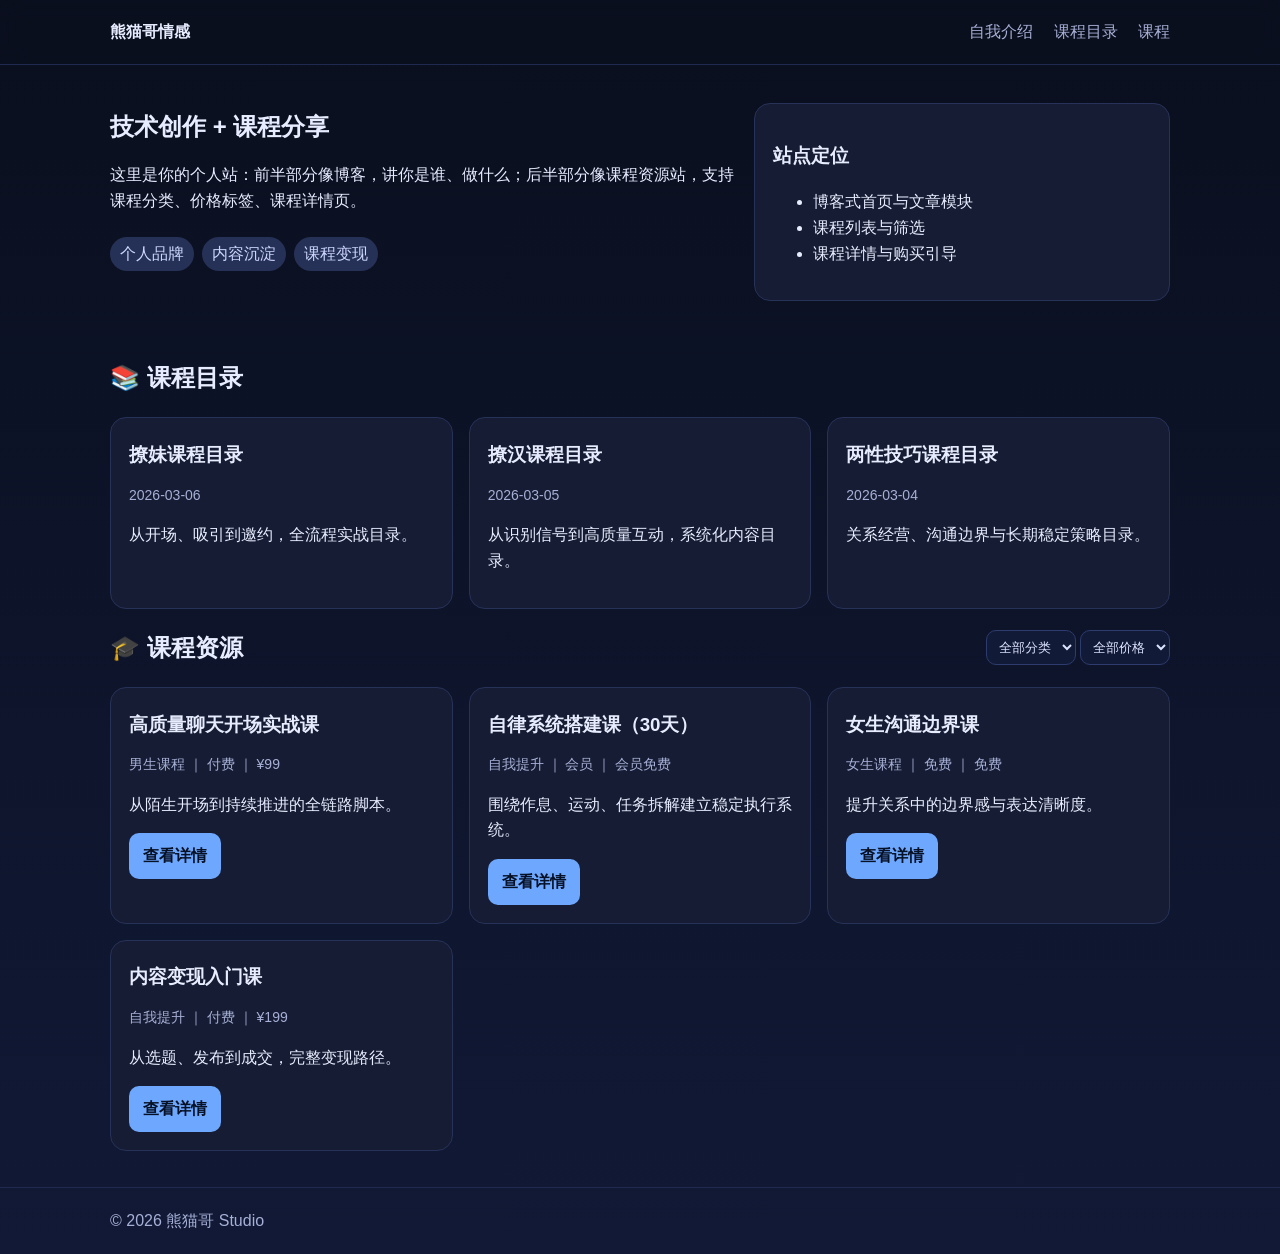
==== index.html @ 50ea6247 "Add files via upload" ====
<!doctype html>
<html lang="zh-CN">
<head>
  <meta charset="UTF-8" />
  <meta name="viewport" content="width=device-width, initial-scale=1.0" />
  <title>熊猫哥情感｜博客+课程资源站</title>
  <link rel="stylesheet" href="style.css" />
</head>
<body>
  <header class="topbar">
    <div class="container nav">
      <div class="logo">熊猫哥情感</div>
      <nav>
        <a href="#about">自我介绍</a>
        <a href="#blog">课程目录</a>
        <a href="#courses">课程</a>
      </nav>
    </div>
  </header>

  <section class="hero container" id="about">
    <div>
      <h1>技术创作 + 课程分享</h1>
      <p>这里是你的个人站：前半部分像博客，讲你是谁、做什么；后半部分像课程资源站，支持课程分类、价格标签、课程详情页。</p>
      <div class="chips">
        <span>个人品牌</span><span>内容沉淀</span><span>课程变现</span>
      </div>
    </div>
    <div class="card">
      <h3>站点定位</h3>
      <ul>
        <li>博客式首页与文章模块</li>
        <li>课程列表与筛选</li>
        <li>课程详情与购买引导</li>
      </ul>
    </div>
  </section>

  <section class="container" id="blog">
    <h2>📚 课程目录</h2>
    <div class="grid posts" id="postList"></div>
  </section>

  <section class="container" id="courses">
    <div class="row">
      <h2>🎓 课程资源</h2>
      <div>
        <select id="categoryFilter">
          <option value="all">全部分类</option>
          <option value="男生课程">男生课程</option>
          <option value="女生课程">女生课程</option>
          <option value="自我提升">自我提升</option>
        </select>
        <select id="priceFilter">
          <option value="all">全部价格</option>
          <option value="免费">免费</option>
          <option value="付费">付费</option>
          <option value="会员">会员</option>
        </select>
      </div>
    </div>
    <div class="grid courses" id="courseList"></div>
  </section>

  <footer>
    <div class="container">© 2026 熊猫哥 Studio</div>
  </footer>

  <script src="data.js"></script>
  <script src="app.js"></script>
</body>
</html>
---- style.css ----
:root{--bg:#0b1020;--card:#151c33;--text:#e8ecff;--sub:#a7b0d6;--pri:#6ea8fe;--tag:#263157}*{box-sizing:border-box}body{margin:0;background:linear-gradient(180deg,#0a0f1e,#111936);color:var(--text);font:16px/1.6 -apple-system,BlinkMacSystemFont,"Segoe UI",Roboto,"PingFang SC","Noto Sans CJK SC",sans-serif}.container{max-width:1100px;margin:0 auto;padding:0 20px}.topbar{position:sticky;top:0;background:rgba(10,15,30,.8);backdrop-filter:blur(10px);border-bottom:1px solid #202a50;z-index:10}.nav{display:flex;justify-content:space-between;align-items:center;height:64px}.logo{font-weight:700}.nav a{color:var(--sub);margin-left:16px;text-decoration:none}.hero{display:grid;grid-template-columns:1.2fr .8fr;gap:20px;padding:38px 20px}.hero h1{margin:.2em 0}.card,.post,.course,.detail{background:var(--card);border:1px solid #273259;border-radius:16px;padding:18px}.chips span{display:inline-block;background:var(--tag);padding:4px 10px;border-radius:999px;margin-right:8px;margin-top:8px;color:#cdd7ff}.grid{display:grid;gap:16px}.posts{grid-template-columns:repeat(3,1fr)}.courses{grid-template-columns:repeat(3,1fr);margin-bottom:36px}.post h3,.course h3{margin:.2em 0}.meta{color:var(--sub);font-size:14px}.row{display:flex;justify-content:space-between;align-items:center;gap:10px}.row select{background:#111a36;color:#dce3ff;border:1px solid #2d3b6e;border-radius:10px;padding:8px}.btn{display:inline-block;background:var(--pri);color:#071126;padding:10px 14px;border-radius:10px;text-decoration:none;font-weight:600}footer{border-top:1px solid #202a50;padding:20px 0;color:var(--sub)}@media (max-width:900px){.hero{grid-template-columns:1fr}.posts,.courses{grid-template-columns:1fr 1fr}}@media (max-width:640px){.posts,.courses{grid-template-columns:1fr}.row{flex-direction:column;align-items:flex-start}}
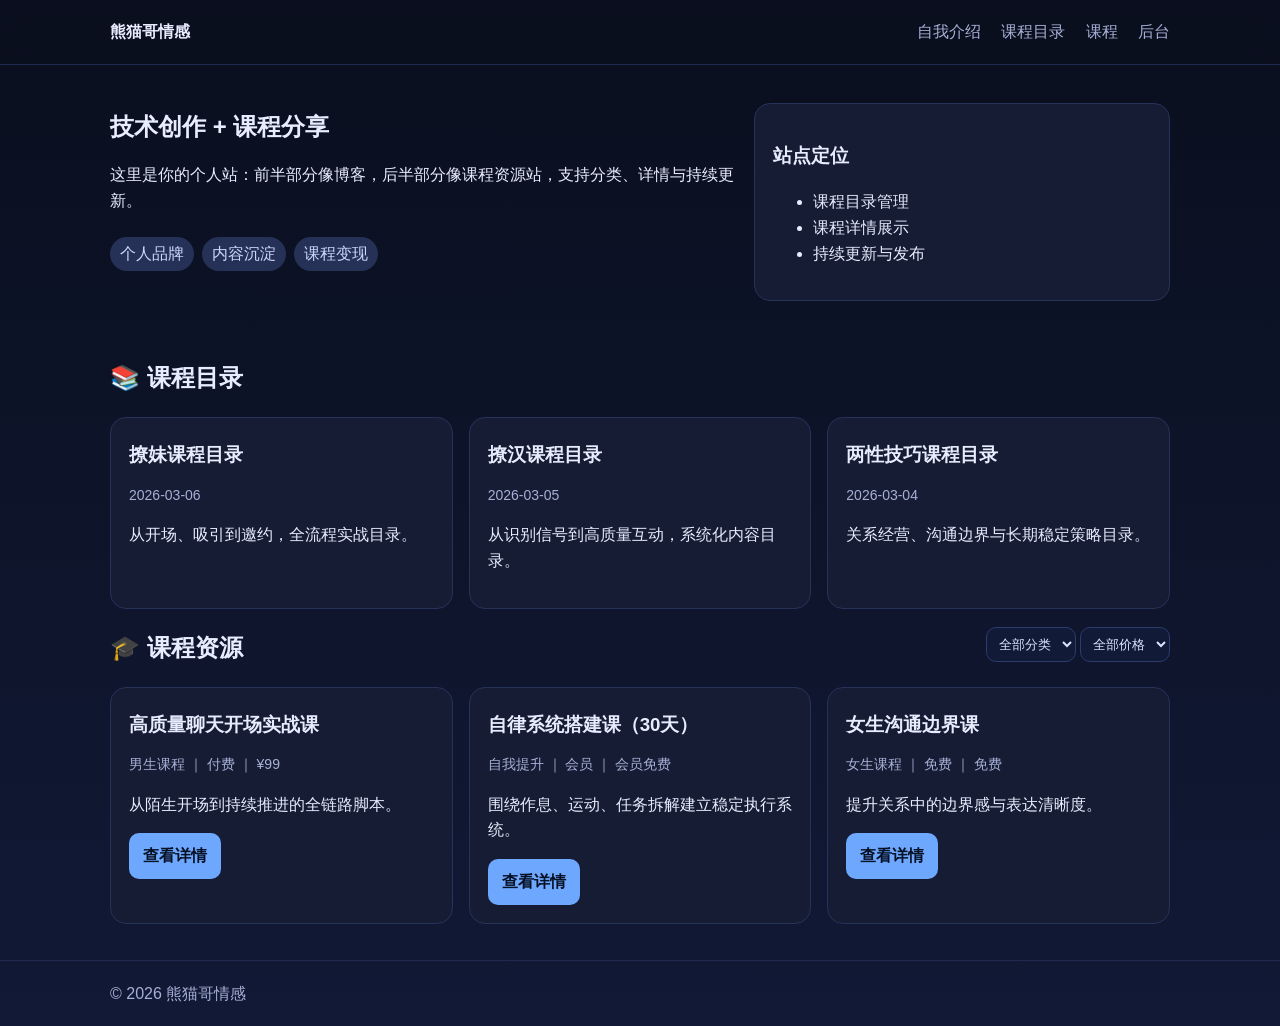
==== commit 2c6885e0: "Add files via upload" ====
--- a/index.html
+++ b/index.html
@@ -3,36 +3,31 @@
 <head>
   <meta charset="UTF-8" />
   <meta name="viewport" content="width=device-width, initial-scale=1.0" />
-  <title>熊猫哥情感｜博客+课程资源站</title>
+  <title>熊猫哥情感｜课程站</title>
   <link rel="stylesheet" href="style.css" />
 </head>
 <body>
   <header class="topbar">
     <div class="container nav">
-      <div class="logo">熊猫哥情感</div>
+      <div class="logo" id="siteLogo">熊猫哥情感</div>
       <nav>
         <a href="#about">自我介绍</a>
         <a href="#blog">课程目录</a>
         <a href="#courses">课程</a>
+        <a href="admin.html">后台</a>
       </nav>
     </div>
   </header>
 
   <section class="hero container" id="about">
     <div>
-      <h1>技术创作 + 课程分享</h1>
-      <p>这里是你的个人站：前半部分像博客，讲你是谁、做什么；后半部分像课程资源站，支持课程分类、价格标签、课程详情页。</p>
-      <div class="chips">
-        <span>个人品牌</span><span>内容沉淀</span><span>课程变现</span>
-      </div>
+      <h1 id="heroTitle">技术创作 + 课程分享</h1>
+      <p id="heroDesc"></p>
+      <div class="chips" id="heroChips"></div>
     </div>
     <div class="card">
       <h3>站点定位</h3>
-      <ul>
-        <li>博客式首页与文章模块</li>
-        <li>课程列表与筛选</li>
-        <li>课程详情与购买引导</li>
-      </ul>
+      <ul id="heroBullets"></ul>
     </div>
   </section>
 
@@ -45,28 +40,15 @@
     <div class="row">
       <h2>🎓 课程资源</h2>
       <div>
-        <select id="categoryFilter">
-          <option value="all">全部分类</option>
-          <option value="男生课程">男生课程</option>
-          <option value="女生课程">女生课程</option>
-          <option value="自我提升">自我提升</option>
-        </select>
-        <select id="priceFilter">
-          <option value="all">全部价格</option>
-          <option value="免费">免费</option>
-          <option value="付费">付费</option>
-          <option value="会员">会员</option>
-        </select>
+        <select id="categoryFilter"><option value="all">全部分类</option></select>
+        <select id="priceFilter"><option value="all">全部价格</option></select>
       </div>
     </div>
     <div class="grid courses" id="courseList"></div>
   </section>
 
-  <footer>
-    <div class="container">© 2026 熊猫哥 Studio</div>
-  </footer>
+  <footer><div class="container" id="footerText">© 2026 熊猫哥情感</div></footer>
 
-  <script src="data.js"></script>
   <script src="app.js"></script>
 </body>
 </html>
--- a/style.css
+++ b/style.css
@@ -1 +1 @@
-:root{--bg:#0b1020;--card:#151c33;--text:#e8ecff;--sub:#a7b0d6;--pri:#6ea8fe;--tag:#263157}*{box-sizing:border-box}body{margin:0;background:linear-gradient(180deg,#0a0f1e,#111936);color:var(--text);font:16px/1.6 -apple-system,BlinkMacSystemFont,"Segoe UI",Roboto,"PingFang SC","Noto Sans CJK SC",sans-serif}.container{max-width:1100px;margin:0 auto;padding:0 20px}.topbar{position:sticky;top:0;background:rgba(10,15,30,.8);backdrop-filter:blur(10px);border-bottom:1px solid #202a50;z-index:10}.nav{display:flex;justify-content:space-between;align-items:center;height:64px}.logo{font-weight:700}.nav a{color:var(--sub);margin-left:16px;text-decoration:none}.hero{display:grid;grid-template-columns:1.2fr .8fr;gap:20px;padding:38px 20px}.hero h1{margin:.2em 0}.card,.post,.course,.detail{background:var(--card);border:1px solid #273259;border-radius:16px;padding:18px}.chips span{display:inline-block;background:var(--tag);padding:4px 10px;border-radius:999px;margin-right:8px;margin-top:8px;color:#cdd7ff}.grid{display:grid;gap:16px}.posts{grid-template-columns:repeat(3,1fr)}.courses{grid-template-columns:repeat(3,1fr);margin-bottom:36px}.post h3,.course h3{margin:.2em 0}.meta{color:var(--sub);font-size:14px}.row{display:flex;justify-content:space-between;align-items:center;gap:10px}.row select{background:#111a36;color:#dce3ff;border:1px solid #2d3b6e;border-radius:10px;padding:8px}.btn{display:inline-block;background:var(--pri);color:#071126;padding:10px 14px;border-radius:10px;text-decoration:none;font-weight:600}footer{border-top:1px solid #202a50;padding:20px 0;color:var(--sub)}@media (max-width:900px){.hero{grid-template-columns:1fr}.posts,.courses{grid-template-columns:1fr 1fr}}@media (max-width:640px){.posts,.courses{grid-template-columns:1fr}.row{flex-direction:column;align-items:flex-start}}+:root{--bg:#0b1020;--card:#151c33;--text:#e8ecff;--sub:#a7b0d6;--pri:#6ea8fe;--tag:#263157}*{box-sizing:border-box}body{margin:0;background:linear-gradient(180deg,#0a0f1e,#111936);color:var(--text);font:16px/1.6 -apple-system,BlinkMacSystemFont,"Segoe UI",Roboto,"PingFang SC","Noto Sans CJK SC",sans-serif}.container{max-width:1100px;margin:0 auto;padding:0 20px}.topbar{position:sticky;top:0;background:rgba(10,15,30,.8);backdrop-filter:blur(10px);border-bottom:1px solid #202a50;z-index:10}.nav{display:flex;justify-content:space-between;align-items:center;height:64px}.logo{font-weight:700}.nav a{color:var(--sub);margin-left:16px;text-decoration:none}.hero{display:grid;grid-template-columns:1.2fr .8fr;gap:20px;padding:38px 20px}.hero h1{margin:.2em 0}.card,.post,.course,.detail{background:var(--card);border:1px solid #273259;border-radius:16px;padding:18px}.chips span{display:inline-block;background:var(--tag);padding:4px 10px;border-radius:999px;margin-right:8px;margin-top:8px;color:#cdd7ff}.grid{display:grid;gap:16px}.posts{grid-template-columns:repeat(3,1fr)}.courses{grid-template-columns:repeat(3,1fr);margin-bottom:36px}.post h3,.course h3{margin:.2em 0}.meta{color:var(--sub);font-size:14px}.row{display:flex;justify-content:space-between;align-items:center;gap:10px}.row select{background:#111a36;color:#dce3ff;border:1px solid #2d3b6e;border-radius:10px;padding:8px}.btn{display:inline-block;background:var(--pri);color:#071126;padding:10px 14px;border-radius:10px;text-decoration:none;font-weight:600}footer{border-top:1px solid #202a50;padding:20px 0;color:var(--sub)}input,textarea,select{margin:6px 0 12px;padding:10px;border-radius:10px;border:1px solid #2d3b6e;background:#111a36;color:#dce3ff}label{display:block;margin-top:8px;color:#cdd7ff}@media (max-width:900px){.hero{grid-template-columns:1fr}.posts,.courses{grid-template-columns:1fr 1fr}}@media (max-width:640px){.posts,.courses{grid-template-columns:1fr}.row{flex-direction:column;align-items:flex-start}}
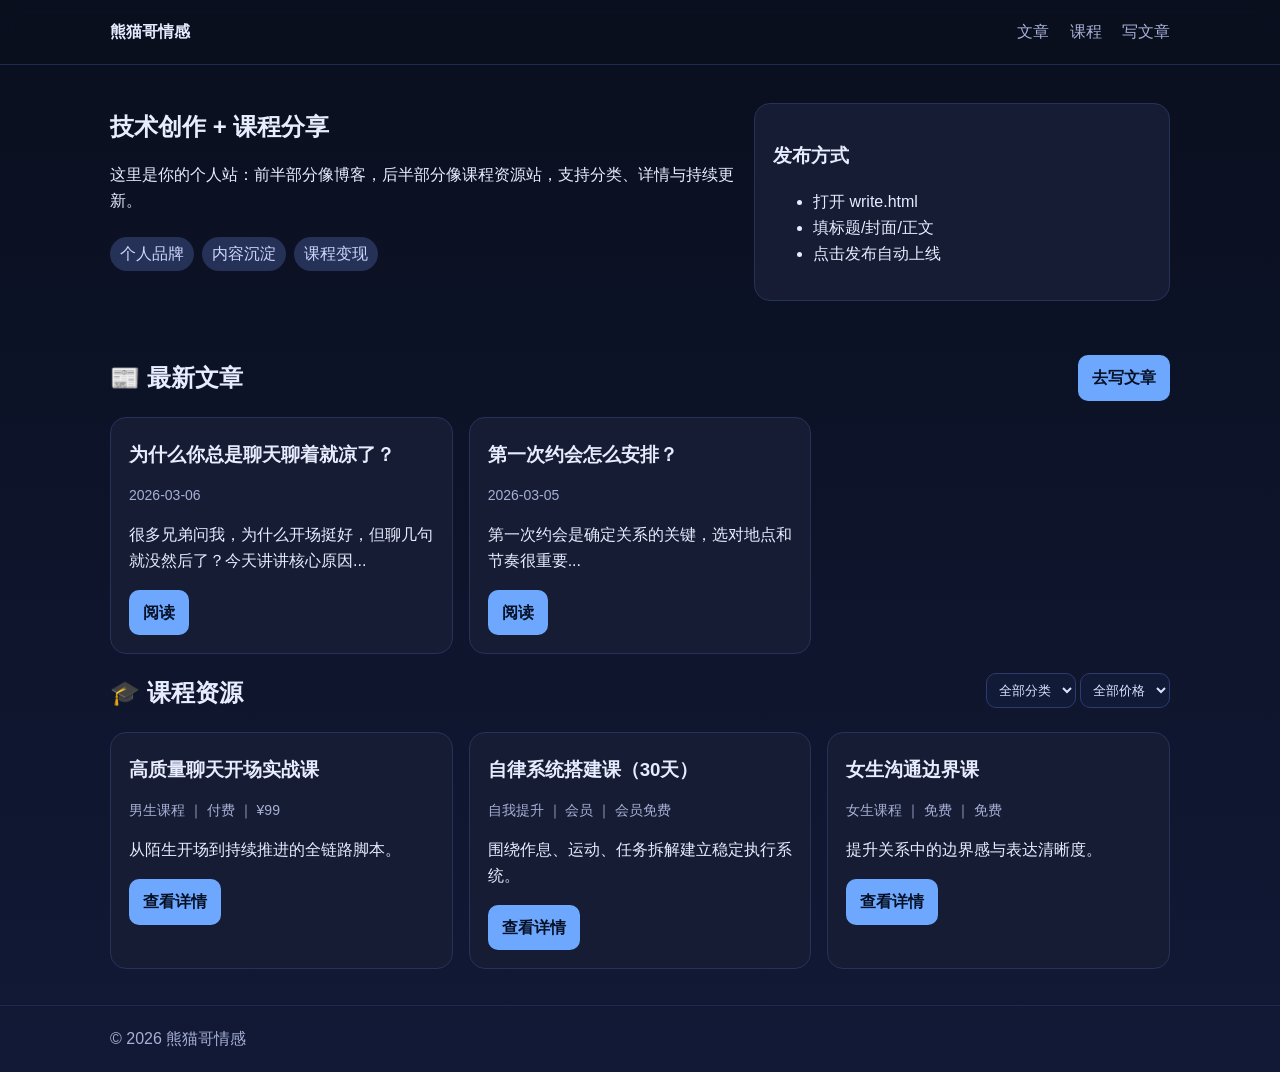
==== commit 67310b21: "Add files via upload" ====
--- a/index.html
+++ b/index.html
@@ -3,7 +3,7 @@
 <head>
   <meta charset="UTF-8" />
   <meta name="viewport" content="width=device-width, initial-scale=1.0" />
-  <title>熊猫哥情感｜课程站</title>
+  <title>熊猫哥情感｜文章与课程</title>
   <link rel="stylesheet" href="style.css" />
 </head>
 <body>
@@ -11,29 +11,32 @@
     <div class="container nav">
       <div class="logo" id="siteLogo">熊猫哥情感</div>
       <nav>
-        <a href="#about">自我介绍</a>
-        <a href="#blog">课程目录</a>
+        <a href="#articles">文章</a>
         <a href="#courses">课程</a>
-        <a href="admin.html">后台</a>
+        <a href="write.html">写文章</a>
       </nav>
     </div>
   </header>
 
-  <section class="hero container" id="about">
+  <section class="hero container">
     <div>
-      <h1 id="heroTitle">技术创作 + 课程分享</h1>
+      <h1 id="heroTitle">情感成长与实战内容</h1>
       <p id="heroDesc"></p>
       <div class="chips" id="heroChips"></div>
     </div>
     <div class="card">
-      <h3>站点定位</h3>
-      <ul id="heroBullets"></ul>
+      <h3>发布方式</h3>
+      <ul>
+        <li>打开 write.html</li>
+        <li>填标题/封面/正文</li>
+        <li>点击发布自动上线</li>
+      </ul>
     </div>
   </section>
 
-  <section class="container" id="blog">
-    <h2>📚 课程目录</h2>
-    <div class="grid posts" id="postList"></div>
+  <section class="container" id="articles">
+    <div class="row"><h2>📰 最新文章</h2><a class="btn" href="write.html">去写文章</a></div>
+    <div class="grid posts" id="articleList"></div>
   </section>
 
   <section class="container" id="courses">
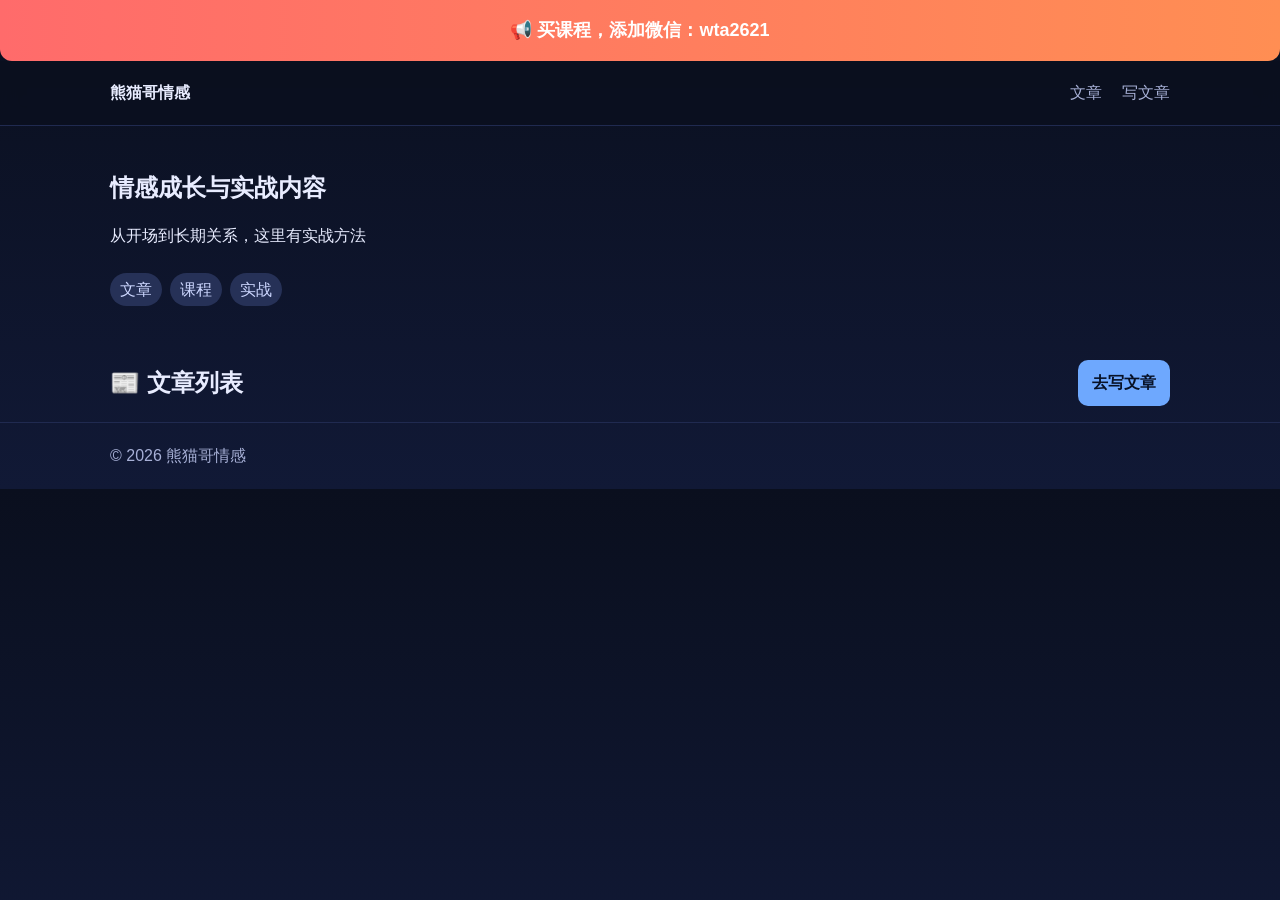
==== commit 8e4b74bb: "Add files via upload" ====
--- a/index.html
+++ b/index.html
@@ -3,7 +3,7 @@
 <head>
   <meta charset="UTF-8" />
   <meta name="viewport" content="width=device-width, initial-scale=1.0" />
-  <title>熊猫哥情感｜文章与课程</title>
+  <title>熊猫哥情感</title>
   <link rel="stylesheet" href="style.css" />
 </head>
 <body>
@@ -12,7 +12,6 @@
       <div class="logo" id="siteLogo">熊猫哥情感</div>
       <nav>
         <a href="#articles">文章</a>
-        <a href="#courses">课程</a>
         <a href="write.html">写文章</a>
       </nav>
     </div>
@@ -24,34 +23,14 @@
       <p id="heroDesc"></p>
       <div class="chips" id="heroChips"></div>
     </div>
-    <div class="card">
-      <h3>发布方式</h3>
-      <ul>
-        <li>打开 write.html</li>
-        <li>填标题/封面/正文</li>
-        <li>点击发布自动上线</li>
-      </ul>
-    </div>
   </section>
 
   <section class="container" id="articles">
-    <div class="row"><h2>📰 最新文章</h2><a class="btn" href="write.html">去写文章</a></div>
+    <div class="row"><h2>📰 文章列表</h2><a class="btn" href="write.html">去写文章</a></div>
     <div class="grid posts" id="articleList"></div>
   </section>
 
-  <section class="container" id="courses">
-    <div class="row">
-      <h2>🎓 课程资源</h2>
-      <div>
-        <select id="categoryFilter"><option value="all">全部分类</option></select>
-        <select id="priceFilter"><option value="all">全部价格</option></select>
-      </div>
-    </div>
-    <div class="grid courses" id="courseList"></div>
-  </section>
-
   <footer><div class="container" id="footerText">© 2026 熊猫哥情感</div></footer>
-
   <script src="app.js"></script>
 </body>
-</html>+</html>
--- a/style.css
+++ b/style.css
@@ -1 +1 @@
-:root{--bg:#0b1020;--card:#151c33;--text:#e8ecff;--sub:#a7b0d6;--pri:#6ea8fe;--tag:#263157}*{box-sizing:border-box}body{margin:0;background:linear-gradient(180deg,#0a0f1e,#111936);color:var(--text);font:16px/1.6 -apple-system,BlinkMacSystemFont,"Segoe UI",Roboto,"PingFang SC","Noto Sans CJK SC",sans-serif}.container{max-width:1100px;margin:0 auto;padding:0 20px}.topbar{position:sticky;top:0;background:rgba(10,15,30,.8);backdrop-filter:blur(10px);border-bottom:1px solid #202a50;z-index:10}.nav{display:flex;justify-content:space-between;align-items:center;height:64px}.logo{font-weight:700}.nav a{color:var(--sub);margin-left:16px;text-decoration:none}.hero{display:grid;grid-template-columns:1.2fr .8fr;gap:20px;padding:38px 20px}.hero h1{margin:.2em 0}.card,.post,.course,.detail{background:var(--card);border:1px solid #273259;border-radius:16px;padding:18px}.chips span{display:inline-block;background:var(--tag);padding:4px 10px;border-radius:999px;margin-right:8px;margin-top:8px;color:#cdd7ff}.grid{display:grid;gap:16px}.posts{grid-template-columns:repeat(3,1fr)}.courses{grid-template-columns:repeat(3,1fr);margin-bottom:36px}.post h3,.course h3{margin:.2em 0}.meta{color:var(--sub);font-size:14px}.row{display:flex;justify-content:space-between;align-items:center;gap:10px}.row select{background:#111a36;color:#dce3ff;border:1px solid #2d3b6e;border-radius:10px;padding:8px}.btn{display:inline-block;background:var(--pri);color:#071126;padding:10px 14px;border-radius:10px;text-decoration:none;font-weight:600}footer{border-top:1px solid #202a50;padding:20px 0;color:var(--sub)}input,textarea,select{margin:6px 0 12px;padding:10px;border-radius:10px;border:1px solid #2d3b6e;background:#111a36;color:#dce3ff}label{display:block;margin-top:8px;color:#cdd7ff}@media (max-width:900px){.hero{grid-template-columns:1fr}.posts,.courses{grid-template-columns:1fr 1fr}}@media (max-width:640px){.posts,.courses{grid-template-columns:1fr}.row{flex-direction:column;align-items:flex-start}}+:root{--bg:#0b1020;--card:#151c33;--text:#e8ecff;--sub:#a7b0d6;--pri:#6ea8fe;--tag:#263157}*{box-sizing:border-box}body{margin:0;background:linear-gradient(180deg,#0a0f1e,#111936);color:var(--text);font:16px/1.6 -apple-system,BlinkMacSystemFont,"Segoe UI",Roboto,"PingFang SC","Noto Sans CJK SC",sans-serif}.container{max-width:1100px;margin:0 auto;padding:0 20px}.topbar{position:sticky;top:0;background:rgba(10,15,30,.8);backdrop-filter:blur(10px);border-bottom:1px solid #202a50;z-index:10}.nav{display:flex;justify-content:space-between;align-items:center;height:64px}.logo{font-weight:700}.nav a{color:var(--sub);margin-left:16px;text-decoration:none}.hero{display:grid;grid-template-columns:1.2fr .8fr;gap:20px;padding:38px 20px}.hero h1{margin:.2em 0}.card,.post,.course,.detail{background:var(--card);border:1px solid #273259;border-radius:16px;padding:18px}.chips span{display:inline-block;background:var(--tag);padding:4px 10px;border-radius:999px;margin-right:8px;margin-top:8px;color:#cdd7ff}.grid{display:grid;gap:16px}.posts{grid-template-columns:repeat(3,1fr)}.courses{grid-template-columns:repeat(3,1fr);margin-bottom:36px}.post h3,.course h3{margin:.2em 0}.meta{color:var(--sub);font-size:14px}.row{display:flex;justify-content:space-between;align-items:center;gap:10px}.row select{background:#111a36;color:#dce3ff;border:1px solid #2d3b6e;border-radius:10px;padding:8px}.btn{display:inline-block;background:var(--pri);color:#071126;padding:10px 14px;border-radius:10px;text-decoration:none;font-weight:600}footer{border-top:1px solid #202a50;padding:20px 0;color:var(--sub)}input,textarea,select{margin:6px 0 12px;padding:10px;border-radius:10px;border:1px solid #2d3b6e;background:#111a36;color:#dce3ff}label{display:block;margin-top:8px;color:#cdd7ff}@media (max-width:900px){.hero{grid-template-columns:1fr}.posts,.courses{grid-template-columns:1fr 1fr}}@media (max-width:640px){.posts,.courses{grid-template-columns:1fr}.row{flex-direction:column;align-items:flex-start}}.contact-banner{background:linear-gradient(90deg,#ff6b6b,#ff8e53);color:#fff;padding:16px;text-align:center;font-size:18px;font-weight:700;border-radius:0 0 12px 12px;margin-bottom:0}
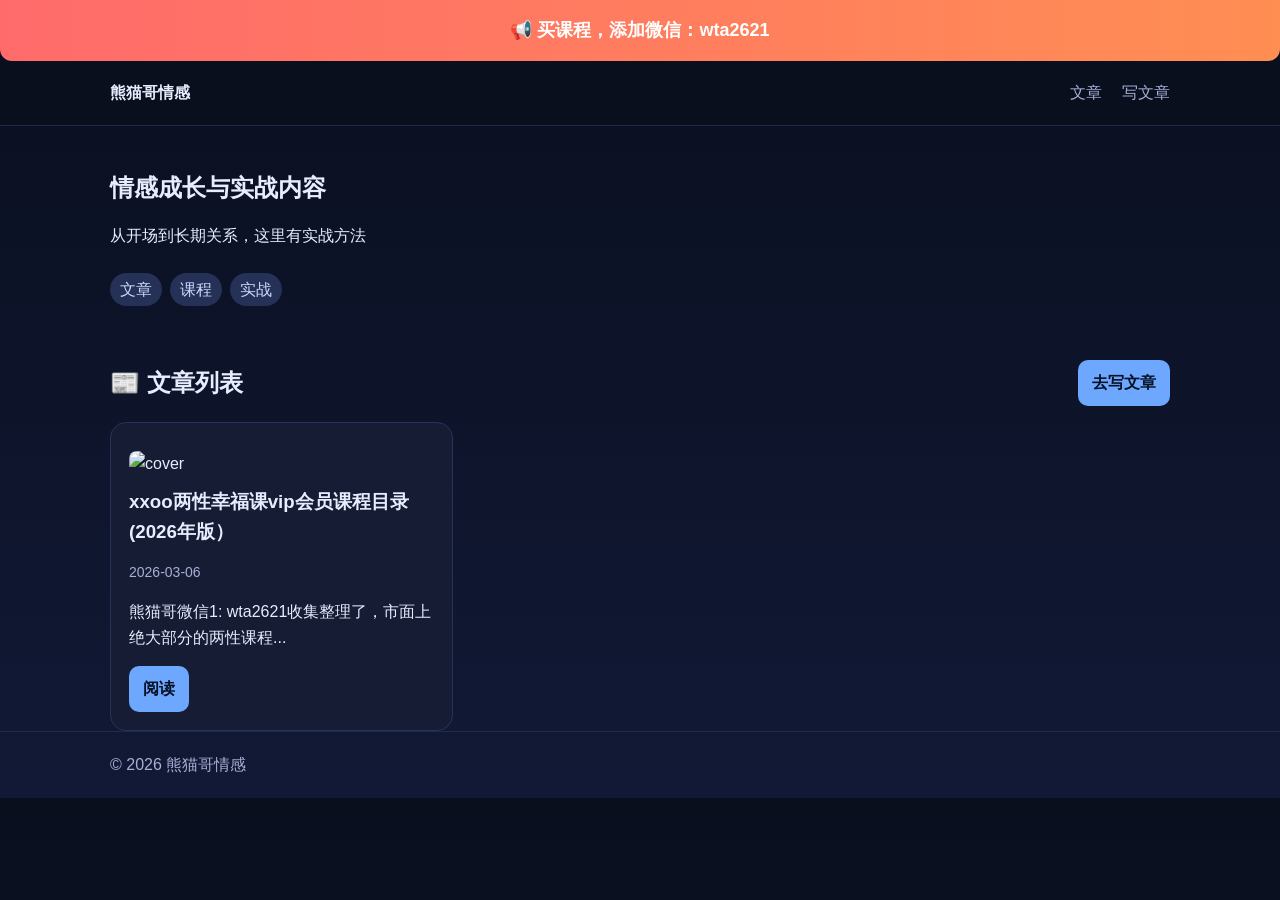
==== commit 1756b147: "Add files via upload" ====
--- a/index.html
+++ b/index.html
@@ -20,7 +20,7 @@
   <section class="hero container">
     <div>
       <h1 id="heroTitle">情感成长与实战内容</h1>
-      <p id="heroDesc"></p>
+      <p id="heroDesc">从开场到长期关系，这里有实战方法</p>
       <div class="chips" id="heroChips"></div>
     </div>
   </section>
@@ -33,4 +33,4 @@
   <footer><div class="container" id="footerText">© 2026 熊猫哥情感</div></footer>
   <script src="app.js"></script>
 </body>
-</html>
+</html>
--- a/style.css
+++ b/style.css
@@ -1 +1 @@
-:root{--bg:#0b1020;--card:#151c33;--text:#e8ecff;--sub:#a7b0d6;--pri:#6ea8fe;--tag:#263157}*{box-sizing:border-box}body{margin:0;background:linear-gradient(180deg,#0a0f1e,#111936);color:var(--text);font:16px/1.6 -apple-system,BlinkMacSystemFont,"Segoe UI",Roboto,"PingFang SC","Noto Sans CJK SC",sans-serif}.container{max-width:1100px;margin:0 auto;padding:0 20px}.topbar{position:sticky;top:0;background:rgba(10,15,30,.8);backdrop-filter:blur(10px);border-bottom:1px solid #202a50;z-index:10}.nav{display:flex;justify-content:space-between;align-items:center;height:64px}.logo{font-weight:700}.nav a{color:var(--sub);margin-left:16px;text-decoration:none}.hero{display:grid;grid-template-columns:1.2fr .8fr;gap:20px;padding:38px 20px}.hero h1{margin:.2em 0}.card,.post,.course,.detail{background:var(--card);border:1px solid #273259;border-radius:16px;padding:18px}.chips span{display:inline-block;background:var(--tag);padding:4px 10px;border-radius:999px;margin-right:8px;margin-top:8px;color:#cdd7ff}.grid{display:grid;gap:16px}.posts{grid-template-columns:repeat(3,1fr)}.courses{grid-template-columns:repeat(3,1fr);margin-bottom:36px}.post h3,.course h3{margin:.2em 0}.meta{color:var(--sub);font-size:14px}.row{display:flex;justify-content:space-between;align-items:center;gap:10px}.row select{background:#111a36;color:#dce3ff;border:1px solid #2d3b6e;border-radius:10px;padding:8px}.btn{display:inline-block;background:var(--pri);color:#071126;padding:10px 14px;border-radius:10px;text-decoration:none;font-weight:600}footer{border-top:1px solid #202a50;padding:20px 0;color:var(--sub)}input,textarea,select{margin:6px 0 12px;padding:10px;border-radius:10px;border:1px solid #2d3b6e;background:#111a36;color:#dce3ff}label{display:block;margin-top:8px;color:#cdd7ff}@media (max-width:900px){.hero{grid-template-columns:1fr}.posts,.courses{grid-template-columns:1fr 1fr}}@media (max-width:640px){.posts,.courses{grid-template-columns:1fr}.row{flex-direction:column;align-items:flex-start}}.contact-banner{background:linear-gradient(90deg,#ff6b6b,#ff8e53);color:#fff;padding:16px;text-align:center;font-size:18px;font-weight:700;border-radius:0 0 12px 12px;margin-bottom:0}+:root{--bg:#0b1020;--card:#151c33;--text:#e8ecff;--sub:#a7b0d6;--pri:#6ea8fe;--tag:#263157}*{box-sizing:border-box}body{margin:0;background:linear-gradient(180deg,#0a0f1e,#111936);color:var(--text);font:16px/1.6 -apple-system,BlinkMacSystemFont,"Segoe UI",Roboto,"PingFang SC","Noto Sans CJK SC",sans-serif}.container{max-width:1100px;margin:0 auto;padding:0 20px}.topbar{position:sticky;top:0;background:rgba(10,15,30,.8);backdrop-filter:blur(10px);border-bottom:1px solid #202a50;z-index:10}.nav{display:flex;justify-content:space-between;align-items:center;height:64px}.logo{font-weight:700}.nav a{color:var(--sub);margin-left:16px;text-decoration:none}.hero{display:grid;grid-template-columns:1.2fr .8fr;gap:20px;padding:38px 20px}.hero h1{margin:.2em 0}.card,.post,.course,.detail{background:var(--card);border:1px solid #273259;border-radius:16px;padding:18px}.chips span{display:inline-block;background:var(--tag);padding:4px 10px;border-radius:999px;margin-right:8px;margin-top:8px;color:#cdd7ff}.grid{display:grid;gap:16px}.posts{grid-template-columns:repeat(3,1fr)}.courses{grid-template-columns:repeat(3,1fr);margin-bottom:36px}.post h3,.course h3{margin:.2em 0}.meta{color:var(--sub);font-size:14px}.row{display:flex;justify-content:space-between;align-items:center;gap:10px}.row select{background:#111a36;color:#dce3ff;border:1px solid #2d3b6e;border-radius:10px;padding:8px}.btn{display:inline-block;background:var(--pri);color:#071126;padding:10px 14px;border-radius:10px;text-decoration:none;font-weight:600}footer{border-top:1px solid #202a50;padding:20px 0;color:var(--sub)}input,textarea,select{margin:6px 0 12px;padding:10px;border-radius:10px;border:1px solid #2d3b6e;background:#111a36;color:#dce3ff}label{display:block;margin-top:8px;color:#cdd7ff}.contact-banner{background:linear-gradient(90deg,#ff6b6b,#ff8e53);color:#fff;padding:16px;text-align:center;font-size:18px;font-weight:700;border-radius:0 0 12px 12px;margin-bottom:0}img{max-width:100%;height:auto;border-radius:8px;margin:10px 0;display:block}.post img,.article-body img{max-width:100%;height:auto;border-radius:8px;margin:10px 0}@media (max-width:900px){.hero{grid-template-columns:1fr}.posts,.courses{grid-template-columns:1fr 1fr}}@media (max-width:640px){.posts,.courses{grid-template-columns:1fr}.row{flex-direction:column;align-items:flex-start}}
